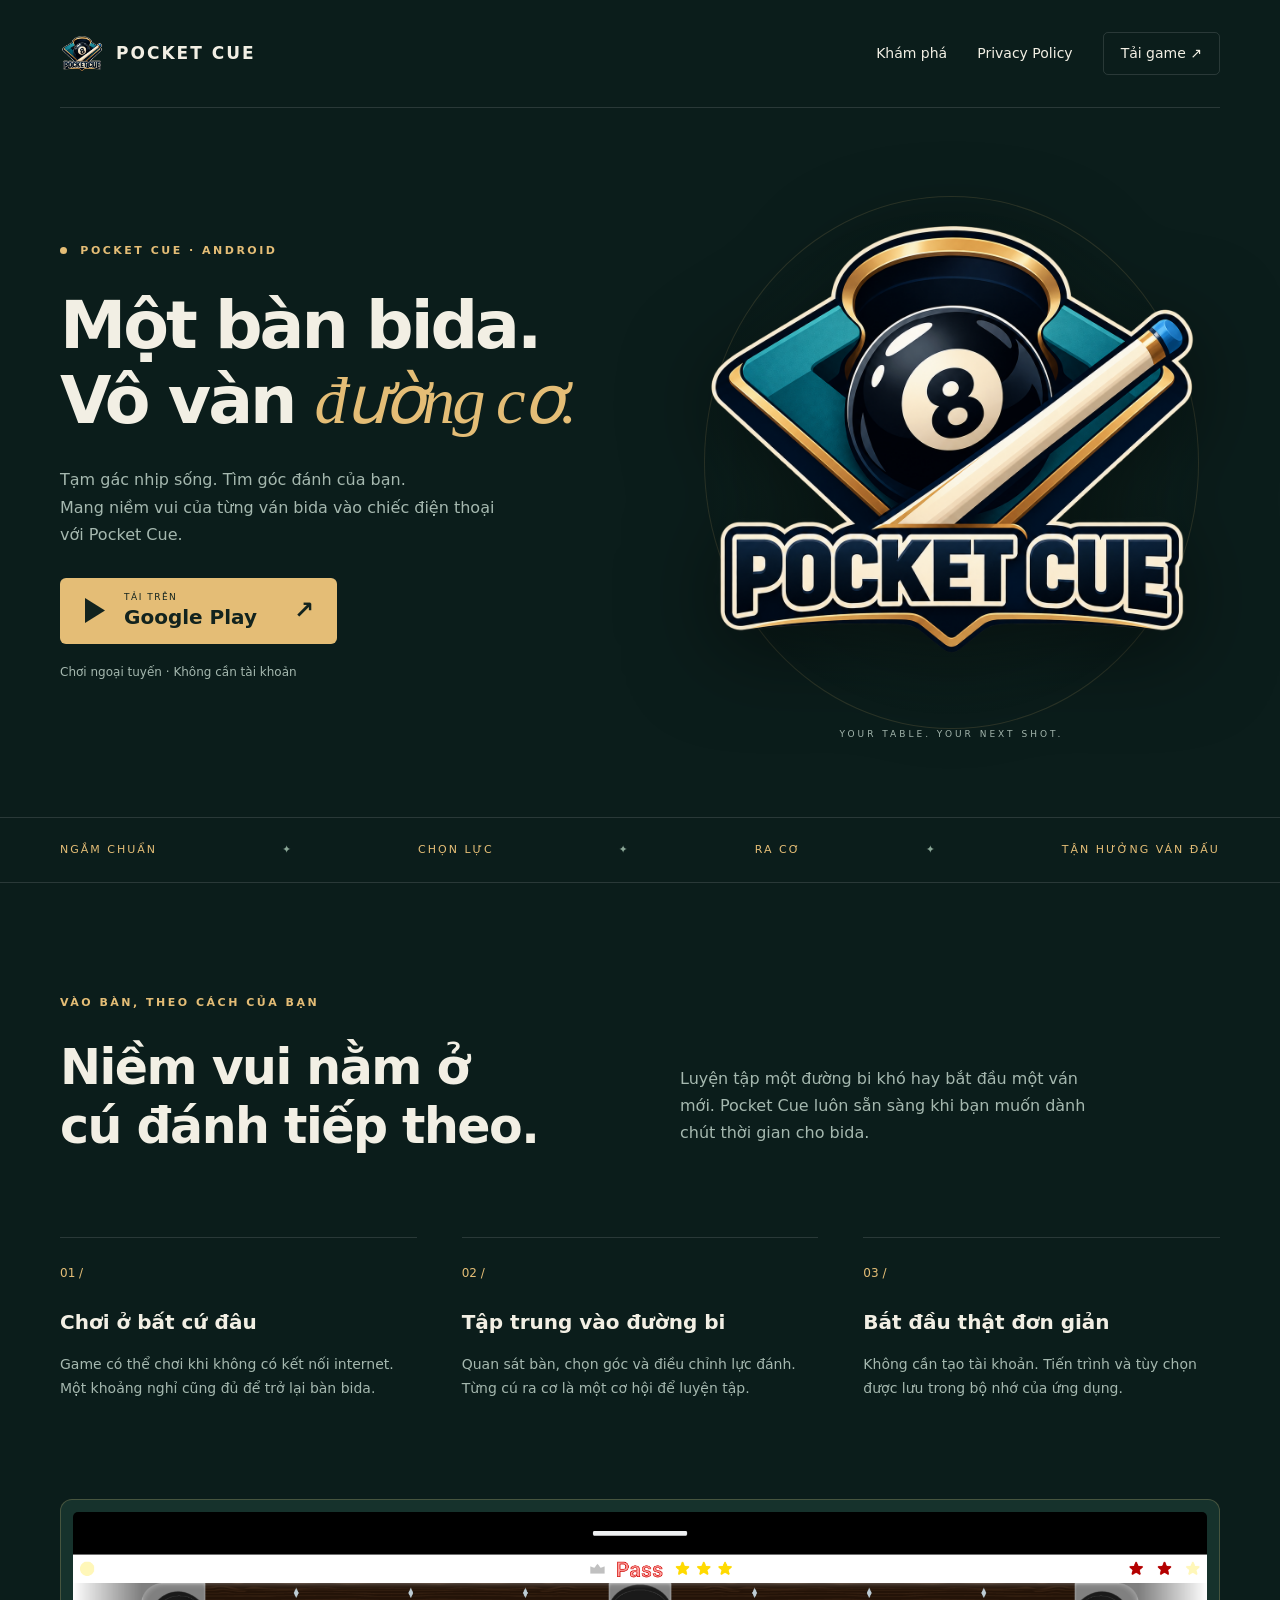
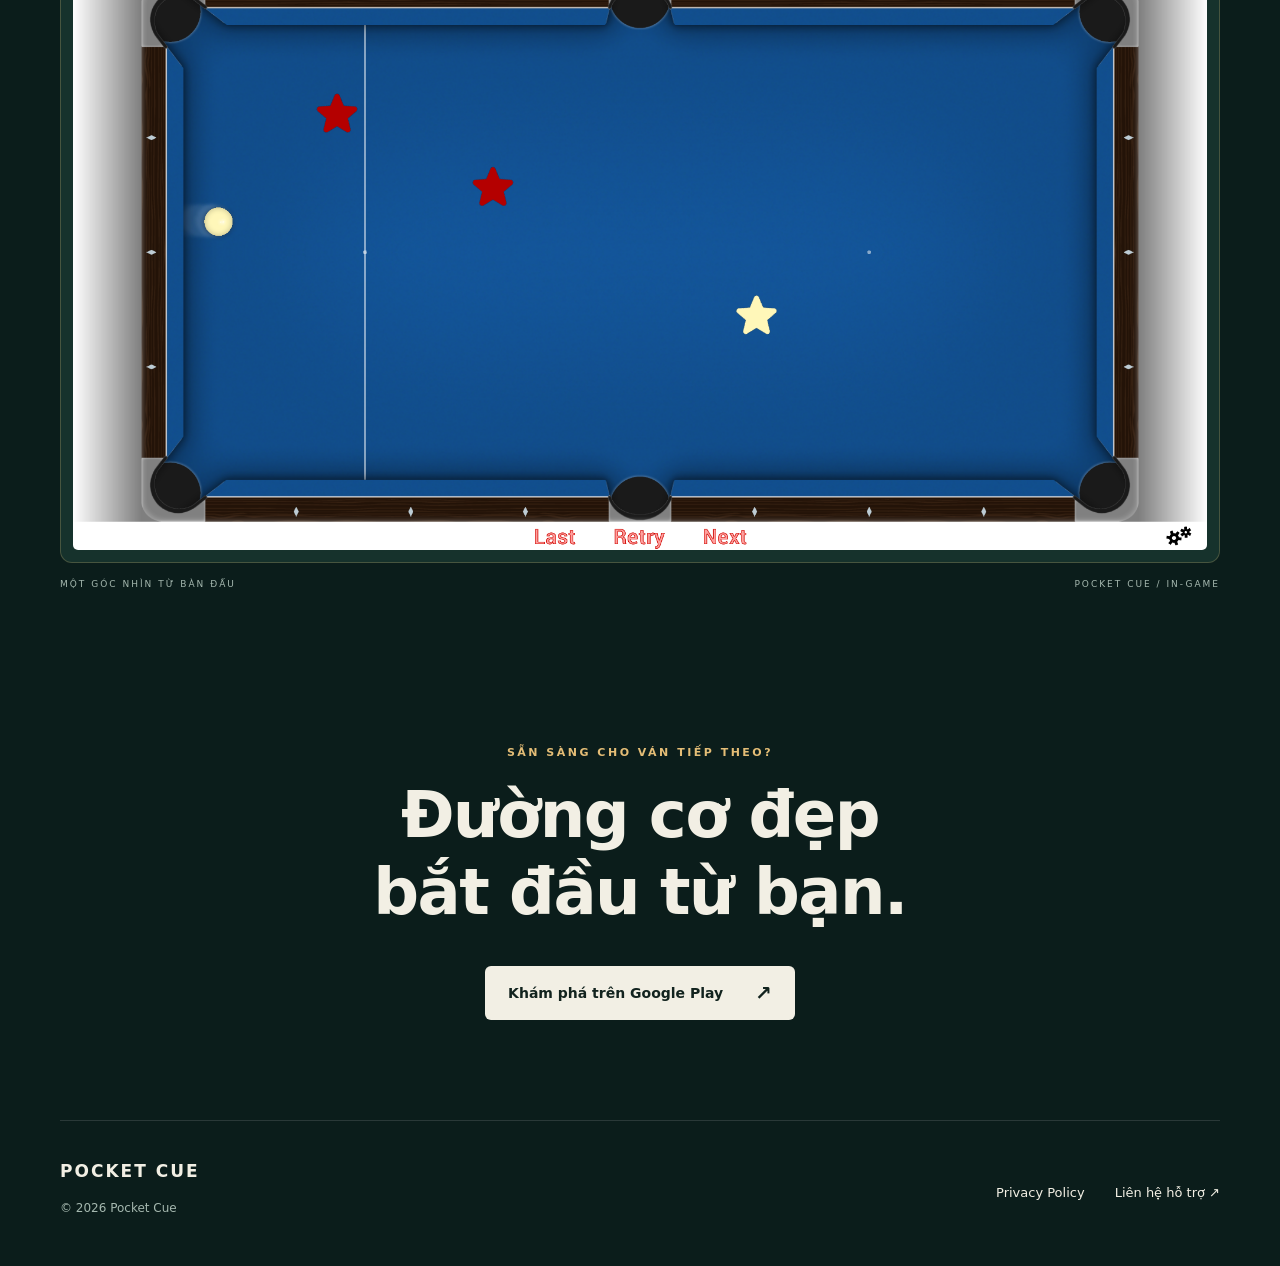
==== index.html @ 81d032e8 "Add files via upload" ====
<!doctype html>
<html lang="vi">
<head>
<meta charset="utf-8"><meta name="viewport" content="width=device-width, initial-scale=1">
<title>Pocket Cue — Bàn bida trong túi bạn</title>
<meta name="description" content="Khám phá Pocket Cue, game bida dành cho Android. Luyện những đường cơ, chơi ngoại tuyến và chinh phục thử thách của riêng bạn.">
<meta name="theme-color" content="#0b1d1b"><meta property="og:title" content="Pocket Cue — Bàn bida trong túi bạn"><meta property="og:description" content="Ngắm chuẩn. Ra cơ. Tận hưởng từng ván đấu."><meta property="og:type" content="website">
<link rel="icon" href="assets/logo.png"><link rel="stylesheet" href="style.css">
</head>
<body>
<a class="skip" href="#main">Đến nội dung chính</a>
<header class="wrap"><a class="brand" href="./"><img src="assets/logo.png" width="44" height="44" alt="">POCKET CUE</a><nav aria-label="Điều hướng"><a href="#experience">Khám phá</a><a href="pocket-cue-policy/">Privacy Policy</a><a class="nav-download" href="https://play.google.com/store/apps/details?id=com.pocket.cue">Tải game ↗</a></nav></header>
<main id="main">
<section class="hero wrap"><div class="hero-copy"><p class="eyebrow"><span></span> POCKET CUE · ANDROID</p><h1>Một bàn bida.<br>Vô vàn <em>đường cơ.</em></h1><p class="intro">Tạm gác nhịp sống. Tìm góc đánh của bạn.<br>Mang niềm vui của từng ván bida vào chiếc điện thoại với Pocket Cue.</p><a class="button" href="https://play.google.com/store/apps/details?id=com.pocket.cue"><svg width="24" height="27" viewBox="0 0 24 27" aria-hidden="true"><path d="M2 1L22 13.5 2 26Z" fill="currentColor"/></svg><span><small>TẢI TRÊN</small>Google Play</span><span class="arrow">↗</span></a><p class="hero-note">Chơi ngoại tuyến · Không cần tài khoản</p></div><div class="hero-art"><div class="orbit" aria-hidden="true"></div><img src="assets/logo.png" width="1280" height="1280" alt="Logo Pocket Cue với bi số 8, cây cơ và góc bàn bida"><p class="art-caption">YOUR TABLE. YOUR NEXT SHOT.</p></div></section>
<div class="ticker" aria-hidden="true"><div class="wrap">NGẮM CHUẨN <span>✦</span> CHỌN LỰC <span>✦</span> RA CƠ <span>✦</span> TẬN HƯỞNG VÁN ĐẤU</div></div>
<section class="experience wrap" id="experience"><div class="section-heading"><p class="eyebrow">VÀO BÀN, THEO CÁCH CỦA BẠN</p><h2>Niềm vui nằm ở<br>cú đánh tiếp theo.</h2><p>Luyện tập một đường bi khó hay bắt đầu một ván mới. Pocket Cue luôn sẵn sàng khi bạn muốn dành chút thời gian cho bida.</p></div><div class="features"><article><span class="number">01 /</span><h3>Chơi ở bất cứ đâu</h3><p>Game có thể chơi khi không có kết nối internet. Một khoảng nghỉ cũng đủ để trở lại bàn bida.</p></article><article><span class="number">02 /</span><h3>Tập trung vào đường bi</h3><p>Quan sát bàn, chọn góc và điều chỉnh lực đánh. Từng cú ra cơ là một cơ hội để luyện tập.</p></article><article><span class="number">03 /</span><h3>Bắt đầu thật đơn giản</h3><p>Không cần tạo tài khoản. Tiến trình và tùy chọn được lưu trong bộ nhớ của ứng dụng.</p></article></div></section>
<section class="gallery wrap"><div class="image-frame"><img src="assets/gameplay.png" width="1920" height="1080" alt="Thử thách trong Pocket Cue trên Android với bi cái và các mục tiêu hình ngôi sao" loading="lazy"></div><div class="image-label"><span>MỘT GÓC NHÌN TỪ BÀN ĐẤU</span><span>POCKET CUE / IN-GAME</span></div></section>
<section class="closing wrap"><p class="eyebrow">SẴN SÀNG CHO VÁN TIẾP THEO?</p><h2>Đường cơ đẹp<br>bắt đầu từ bạn.</h2><a class="button light" href="https://play.google.com/store/apps/details?id=com.pocket.cue">Khám phá trên Google Play <span>↗</span></a></section>
</main><footer class="wrap"><div><a class="brand" href="./">POCKET CUE</a><p>© 2026 Pocket Cue</p></div><div class="footer-links"><a href="pocket-cue-policy/">Privacy Policy</a><a href="mailto:trang.lth610@gmail.com">Liên hệ hỗ trợ ↗</a></div></footer>
</body></html>
---- style.css ----
:root{color-scheme:dark;--bg:#0b1d1b;--ink:#f2efe4;--muted:#a5b8af;--gold:#e4bd76;--line:#ffffff20}*{box-sizing:border-box}html{scroll-behavior:smooth;scroll-padding-top:35px}body{margin:0;background:var(--bg);color:var(--ink);font:16px/1.7 system-ui,-apple-system,BlinkMacSystemFont,"Segoe UI",sans-serif}a{color:inherit;text-decoration:none}a:hover{color:var(--gold)}a:focus-visible{outline:3px solid var(--gold);outline-offset:6px}.wrap{width:min(1160px,calc(100% - 64px));margin:auto}header{display:flex;justify-content:space-between;align-items:center;min-height:108px;border-bottom:1px solid var(--line)}.brand{display:flex;align-items:center;gap:12px;font-weight:800;letter-spacing:2px;font-size:17px}.brand img{object-fit:contain}nav{display:flex;align-items:center;gap:30px;font-size:14px}.nav-download{border:1px solid var(--line);padding:9px 17px;border-radius:5px}.hero{display:grid;grid-template-columns:1.1fr 1fr;align-items:center;min-height:670px;gap:32px;padding-block:65px}.eyebrow{font-size:11px;font-weight:700;letter-spacing:2.5px;color:var(--gold)}.eyebrow span{display:inline-block;width:7px;height:7px;background:var(--gold);border-radius:50%;margin-right:7px}h1{font-size:clamp(44px,5.2vw,70px);line-height:1.12;letter-spacing:-3px;font-weight:650;margin:28px 0}h1 em{font-family:Georgia,serif;font-weight:400;color:var(--gold)}.intro{color:var(--muted);max-width:440px;margin-bottom:30px}.button{display:inline-flex;align-items:center;gap:17px;background:var(--gold);color:#12231e;padding:14px 23px;border-radius:6px;font-weight:700;line-height:1.3}.button:hover{background:#f2d399;color:#12231e}.button small{display:block;font-size:9px;letter-spacing:1.5px;font-weight:500}.button span:not(.arrow){font-size:20px}.button .arrow{margin-left:20px;font-size:24px}.hero-note{font-size:12px;color:var(--muted);margin-top:18px}.hero-art{position:relative;text-align:center}.hero-art>img{position:relative;width:100%;height:auto;filter:drop-shadow(0 20px 45px #0008)}.orbit{position:absolute;inset:4%;border:1px solid #e4bd7626;border-radius:50%;background:radial-gradient(circle,#295c483f,transparent 70%)}.art-caption{font-size:9px;letter-spacing:3px;color:var(--muted)}.ticker{border-block:1px solid var(--line);padding:23px 0;color:var(--gold);font-size:11px;letter-spacing:2px}.ticker .wrap{display:flex;justify-content:space-between;gap:12px}.ticker span{color:#8aa696}.experience{padding-block:100px 60px}.section-heading{display:grid;grid-template-columns:1fr 1fr;column-gap:80px;align-items:center}.section-heading .eyebrow{grid-column:1/-1}h2{font-size:clamp(34px,4vw,49px);line-height:1.2;letter-spacing:-1.5px;font-weight:550;margin:15px 0 30px}.section-heading>p:last-child{color:var(--muted);max-width:430px}.features{display:grid;grid-template-columns:repeat(3,1fr);gap:45px;margin-top:50px}.features article{border-top:1px solid var(--line);padding-top:20px}.number{font-size:12px;color:var(--gold)}h3{font-size:20px;font-weight:550;margin:20px 0 10px}.features p{font-size:14px;color:var(--muted)}.gallery{padding-block:25px 70px}.image-frame{border:1px solid #d5bd7840;padding:12px;background:#16322c;border-radius:12px}.image-frame img{display:block;width:100%;height:auto;border-radius:5px}.image-label{display:flex;justify-content:space-between;font-size:9px;letter-spacing:2px;color:var(--muted);margin-top:14px}.closing{text-align:center;padding:70px 20px 100px;border-bottom:1px solid var(--line)}.closing h2{font-size:clamp(40px,5vw,64px);margin-bottom:35px}.light{background:var(--ink);font-size:14px}.light span{margin-left:15px}footer{display:flex;align-items:center;justify-content:space-between;padding-block:36px}footer p{font-size:12px;color:var(--muted)}.footer-links{display:flex;gap:30px;font-size:13px}.skip{position:absolute;top:-100px;left:20px;padding:12px;background:var(--gold);color:#000;z-index:3}.skip:focus{top:10px}@media(max-width:700px){.wrap{width:calc(100% - 40px)}header{min-height:85px}.brand{font-size:13px;letter-spacing:1px}nav{gap:15px;font-size:12px}nav>a:first-child,.nav-download{display:none}.hero{grid-template-columns:1fr;gap:12px;padding-block:45px;min-height:auto}h1{letter-spacing:-2px}.hero-art{max-width:360px;margin:auto}.hero-note{font-size:11px}.ticker{padding:15px 0;font-size:8px;letter-spacing:.5px}.section-heading{display:block}.experience{padding-top:60px}.features{grid-template-columns:1fr;gap:18px;margin-top:30px}.features article{padding-top:15px}h3{margin-top:12px}.gallery{padding-block:5px 30px}.image-frame{padding:5px}.image-label{font-size:7px;letter-spacing:.7px}.closing{padding:50px 0 60px}footer{align-items:flex-start;gap:20px}.footer-links{flex-direction:column;gap:10px;font-size:12px}}@media(prefers-reduced-motion:reduce){html{scroll-behavior:auto}}
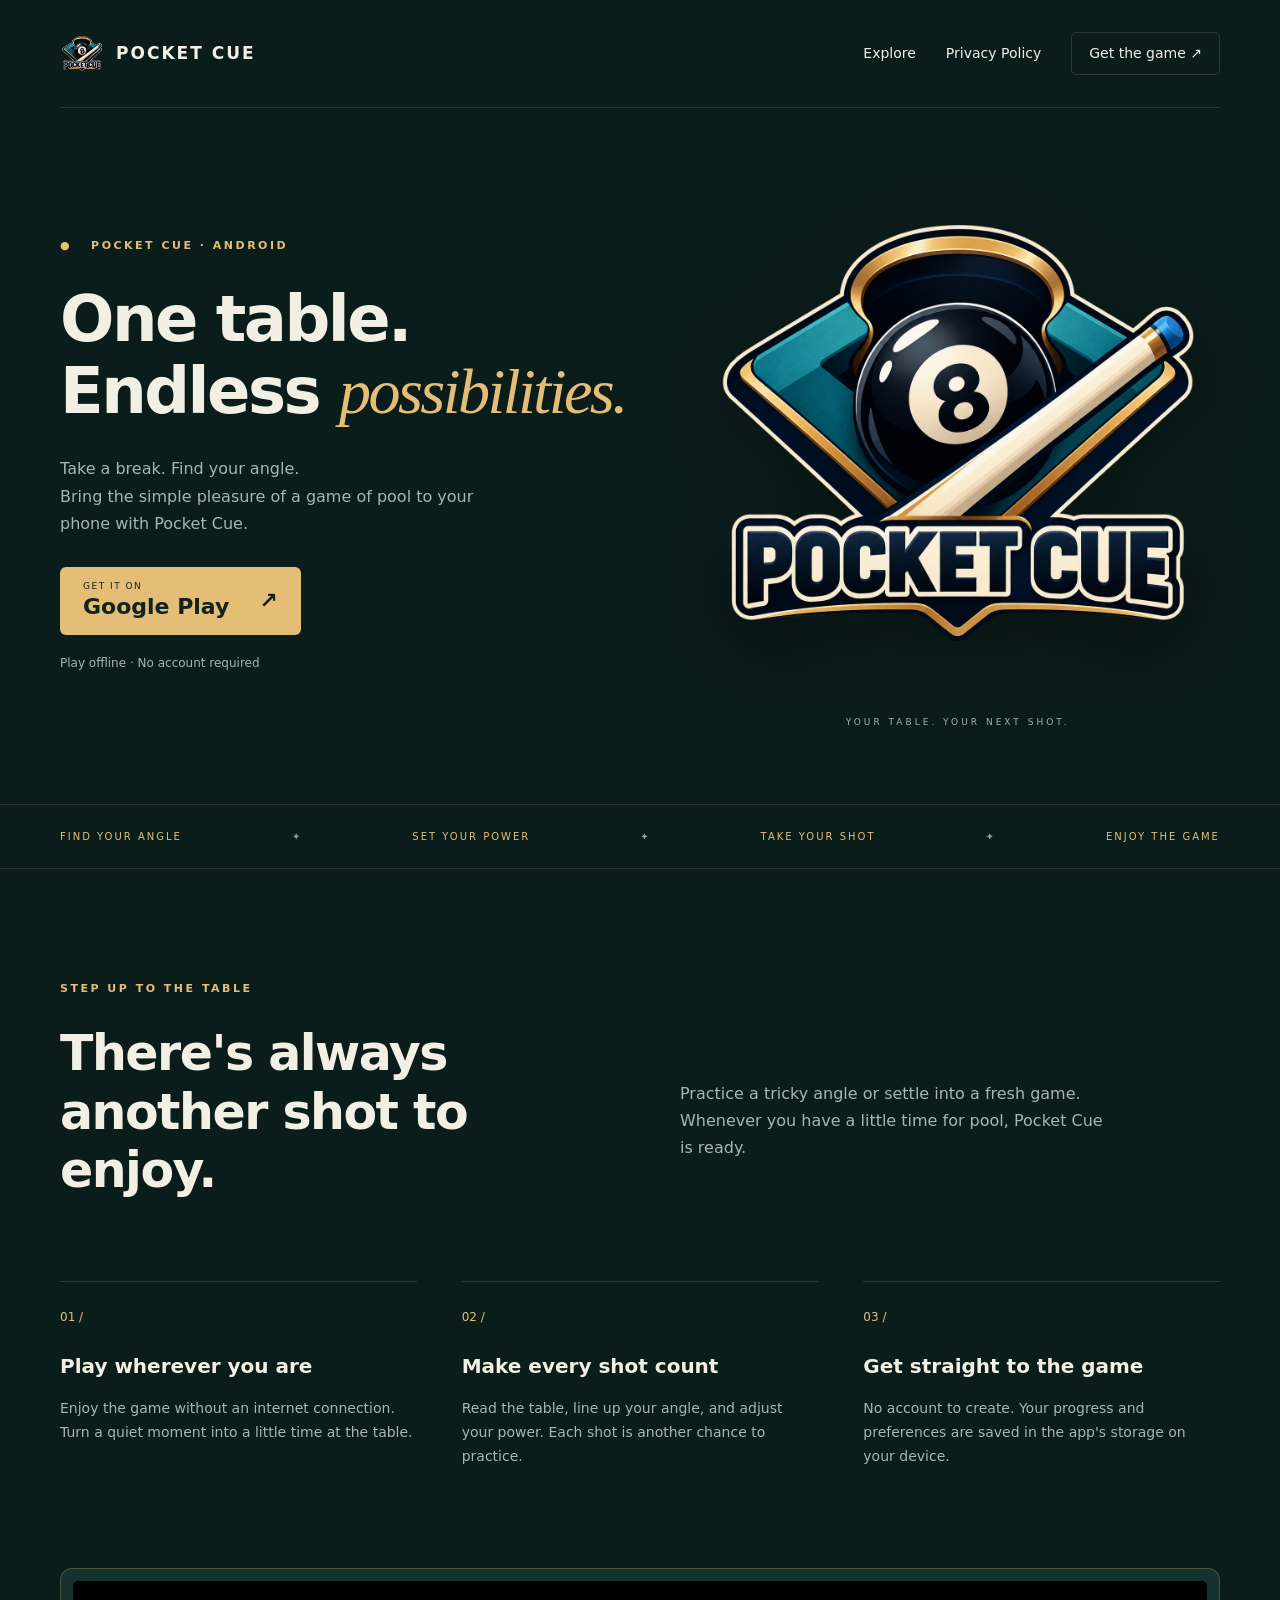
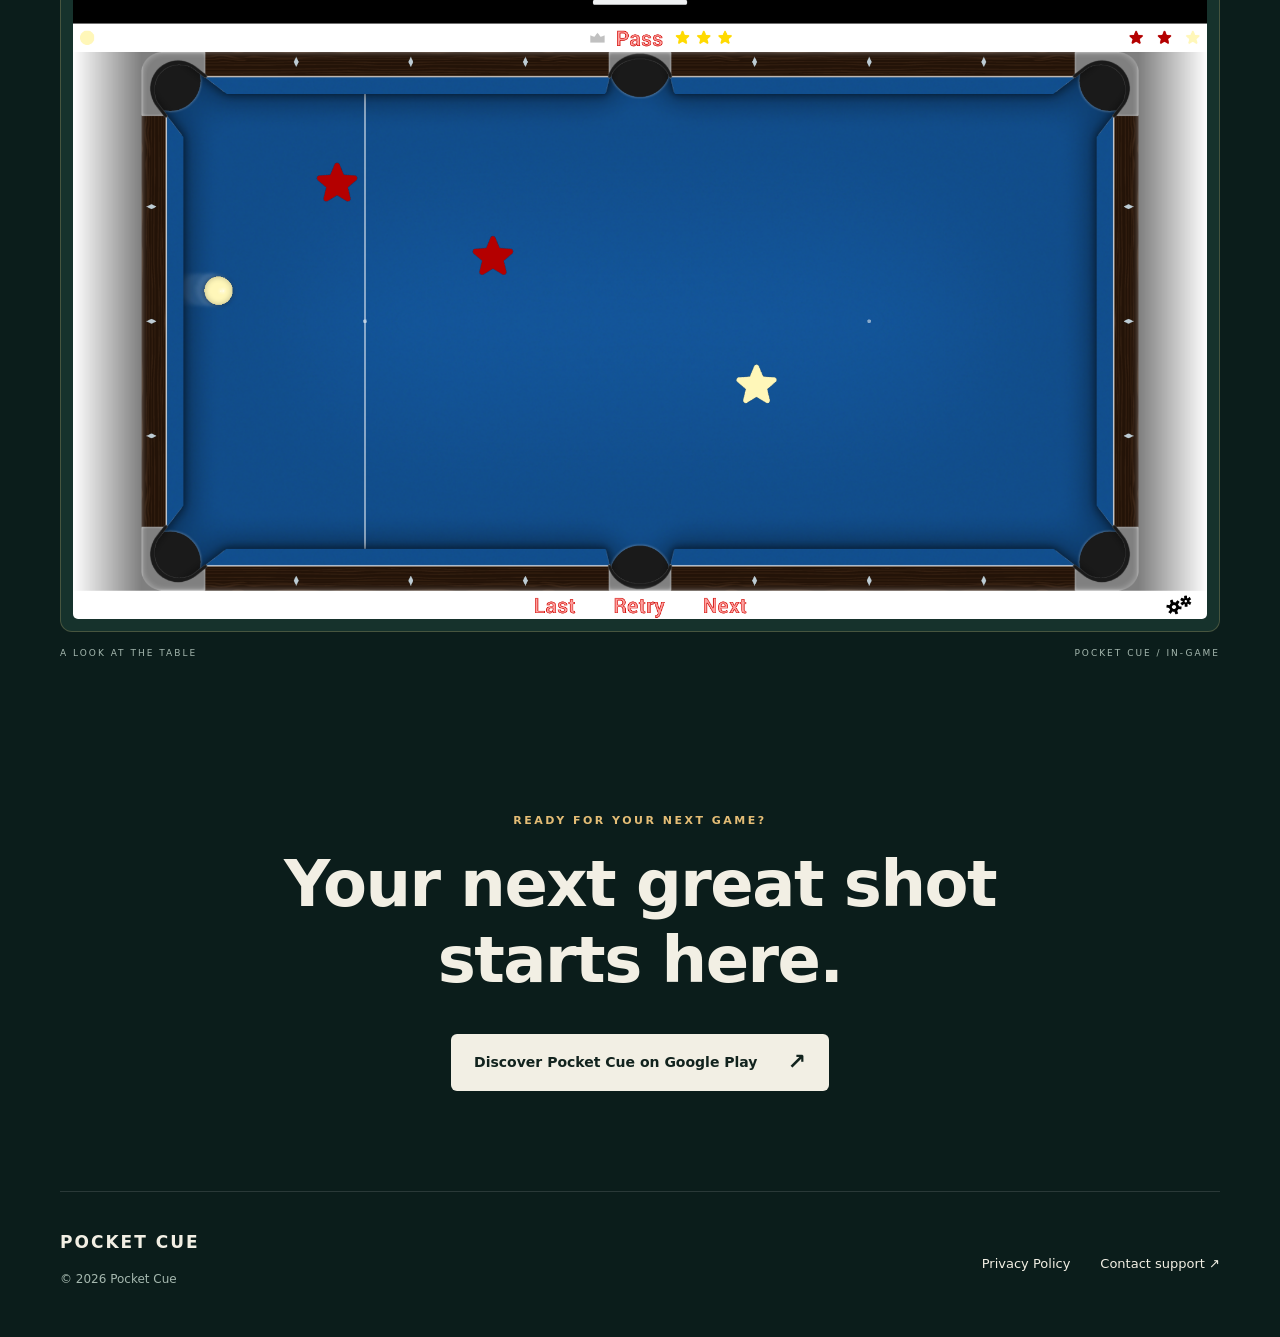
==== commit e73a1c8a: "Add files via upload" ====
--- a/index.html
+++ b/index.html
@@ -1,20 +1,20 @@
 <!doctype html>
-<html lang="vi">
+<html lang="en">
 <head>
-<meta charset="utf-8"><meta name="viewport" content="width=device-width, initial-scale=1">
-<title>Pocket Cue — Bàn bida trong túi bạn</title>
-<meta name="description" content="Khám phá Pocket Cue, game bida dành cho Android. Luyện những đường cơ, chơi ngoại tuyến và chinh phục thử thách của riêng bạn.">
-<meta name="theme-color" content="#0b1d1b"><meta property="og:title" content="Pocket Cue — Bàn bida trong túi bạn"><meta property="og:description" content="Ngắm chuẩn. Ra cơ. Tận hưởng từng ván đấu."><meta property="og:type" content="website">
+<meta charset="utf-8"><meta name="viewport" content="width=device-width,initial-scale=1">
+<title>Pocket Cue — Your Next Great Shot</title>
+<meta name="description" content="Bring the pool table to your pocket. Play Pocket Cue on Android, practice your shots, and enjoy a game offline. No account required.">
+<meta name="theme-color" content="#0b1d1b"><meta property="og:title" content="Pocket Cue — Your Next Great Shot"><meta property="og:description" content="Find your angle. Take your shot. Enjoy the game."><meta property="og:type" content="website">
 <link rel="icon" href="assets/logo.png"><link rel="stylesheet" href="style.css">
 </head>
 <body>
-<a class="skip" href="#main">Đến nội dung chính</a>
-<header class="wrap"><a class="brand" href="./"><img src="assets/logo.png" width="44" height="44" alt="">POCKET CUE</a><nav aria-label="Điều hướng"><a href="#experience">Khám phá</a><a href="pocket-cue-policy/">Privacy Policy</a><a class="nav-download" href="https://play.google.com/store/apps/details?id=com.pocket.cue">Tải game ↗</a></nav></header>
+<a class="skip" href="#main">Skip to content</a>
+<header class="wrap"><a class="brand" href="./"><img src="assets/logo.png" width="44" height="44" alt="">POCKET CUE</a><nav aria-label="Main navigation"><a href="#experience">Explore</a><a href="pocket-cue-policy/">Privacy Policy</a><a class="nav-download" href="https://play.google.com/store/apps/details?id=com.pocket.cue">Get the game ↗</a></nav></header>
 <main id="main">
-<section class="hero wrap"><div class="hero-copy"><p class="eyebrow"><span></span> POCKET CUE · ANDROID</p><h1>Một bàn bida.<br>Vô vàn <em>đường cơ.</em></h1><p class="intro">Tạm gác nhịp sống. Tìm góc đánh của bạn.<br>Mang niềm vui của từng ván bida vào chiếc điện thoại với Pocket Cue.</p><a class="button" href="https://play.google.com/store/apps/details?id=com.pocket.cue"><svg width="24" height="27" viewBox="0 0 24 27" aria-hidden="true"><path d="M2 1L22 13.5 2 26Z" fill="currentColor"/></svg><span><small>TẢI TRÊN</small>Google Play</span><span class="arrow">↗</span></a><p class="hero-note">Chơi ngoại tuyến · Không cần tài khoản</p></div><div class="hero-art"><div class="orbit" aria-hidden="true"></div><img src="assets/logo.png" width="1280" height="1280" alt="Logo Pocket Cue với bi số 8, cây cơ và góc bàn bida"><p class="art-caption">YOUR TABLE. YOUR NEXT SHOT.</p></div></section>
-<div class="ticker" aria-hidden="true"><div class="wrap">NGẮM CHUẨN <span>✦</span> CHỌN LỰC <span>✦</span> RA CƠ <span>✦</span> TẬN HƯỞNG VÁN ĐẤU</div></div>
-<section class="experience wrap" id="experience"><div class="section-heading"><p class="eyebrow">VÀO BÀN, THEO CÁCH CỦA BẠN</p><h2>Niềm vui nằm ở<br>cú đánh tiếp theo.</h2><p>Luyện tập một đường bi khó hay bắt đầu một ván mới. Pocket Cue luôn sẵn sàng khi bạn muốn dành chút thời gian cho bida.</p></div><div class="features"><article><span class="number">01 /</span><h3>Chơi ở bất cứ đâu</h3><p>Game có thể chơi khi không có kết nối internet. Một khoảng nghỉ cũng đủ để trở lại bàn bida.</p></article><article><span class="number">02 /</span><h3>Tập trung vào đường bi</h3><p>Quan sát bàn, chọn góc và điều chỉnh lực đánh. Từng cú ra cơ là một cơ hội để luyện tập.</p></article><article><span class="number">03 /</span><h3>Bắt đầu thật đơn giản</h3><p>Không cần tạo tài khoản. Tiến trình và tùy chọn được lưu trong bộ nhớ của ứng dụng.</p></article></div></section>
-<section class="gallery wrap"><div class="image-frame"><img src="assets/gameplay.png" width="1920" height="1080" alt="Thử thách trong Pocket Cue trên Android với bi cái và các mục tiêu hình ngôi sao" loading="lazy"></div><div class="image-label"><span>MỘT GÓC NHÌN TỪ BÀN ĐẤU</span><span>POCKET CUE / IN-GAME</span></div></section>
-<section class="closing wrap"><p class="eyebrow">SẴN SÀNG CHO VÁN TIẾP THEO?</p><h2>Đường cơ đẹp<br>bắt đầu từ bạn.</h2><a class="button light" href="https://play.google.com/store/apps/details?id=com.pocket.cue">Khám phá trên Google Play <span>↗</span></a></section>
-</main><footer class="wrap"><div><a class="brand" href="./">POCKET CUE</a><p>© 2026 Pocket Cue</p></div><div class="footer-links"><a href="pocket-cue-policy/">Privacy Policy</a><a href="mailto:trang.lth610@gmail.com">Liên hệ hỗ trợ ↗</a></div></footer>
+<section class="hero wrap"><div><p class="eyebrow">● &nbsp; POCKET CUE · ANDROID</p><h1>One table.<br>Endless <em>possibilities.</em></h1><p class="intro">Take a break. Find your angle.<br>Bring the simple pleasure of a game of pool to your phone with Pocket Cue.</p><a class="button" href="https://play.google.com/store/apps/details?id=com.pocket.cue"><span><small>GET IT ON</small>Google Play</span><span>↗</span></a><p class="hero-note">Play offline · No account required</p></div><div class="hero-art"><img src="assets/logo.png" width="1280" height="1280" alt="Pocket Cue logo featuring an eight ball, a cue, and a pool table pocket"><p>YOUR TABLE. YOUR NEXT SHOT.</p></div></section>
+<div class="ticker"><div class="wrap">FIND YOUR ANGLE <span>✦</span> SET YOUR POWER <span>✦</span> TAKE YOUR SHOT <span>✦</span> ENJOY THE GAME</div></div>
+<section class="experience wrap" id="experience"><p class="eyebrow">STEP UP TO THE TABLE</p><div class="section-heading"><h2>There's always<br>another shot to enjoy.</h2><p>Practice a tricky angle or settle into a fresh game. Whenever you have a little time for pool, Pocket Cue is ready.</p></div><div class="features"><article><span>01 /</span><h3>Play wherever you are</h3><p>Enjoy the game without an internet connection. Turn a quiet moment into a little time at the table.</p></article><article><span>02 /</span><h3>Make every shot count</h3><p>Read the table, line up your angle, and adjust your power. Each shot is another chance to practice.</p></article><article><span>03 /</span><h3>Get straight to the game</h3><p>No account to create. Your progress and preferences are saved in the app's storage on your device.</p></article></div></section>
+<section class="gallery wrap"><div class="image-frame"><img src="assets/gameplay.png" width="1920" height="1080" alt="A Pocket Cue challenge on Android, showing the cue ball and star-shaped targets on a blue pool table" loading="lazy"></div><div class="image-label"><span>A LOOK AT THE TABLE</span><span>POCKET CUE / IN-GAME</span></div></section>
+<section class="closing wrap"><p class="eyebrow">READY FOR YOUR NEXT GAME?</p><h2>Your next great shot<br>starts here.</h2><a class="button light" href="https://play.google.com/store/apps/details?id=com.pocket.cue">Discover Pocket Cue on Google Play <span>↗</span></a></section>
+</main><footer class="wrap"><div><a class="brand" href="./">POCKET CUE</a><p>© 2026 Pocket Cue</p></div><div class="footer-links"><a href="pocket-cue-policy/">Privacy Policy</a><a href="mailto:trang.lth610@gmail.com">Contact support ↗</a></div></footer>
 </body></html>
--- a/style.css
+++ b/style.css
@@ -1 +1 @@
-:root{color-scheme:dark;--bg:#0b1d1b;--ink:#f2efe4;--muted:#a5b8af;--gold:#e4bd76;--line:#ffffff20}*{box-sizing:border-box}html{scroll-behavior:smooth;scroll-padding-top:35px}body{margin:0;background:var(--bg);color:var(--ink);font:16px/1.7 system-ui,-apple-system,BlinkMacSystemFont,"Segoe UI",sans-serif}a{color:inherit;text-decoration:none}a:hover{color:var(--gold)}a:focus-visible{outline:3px solid var(--gold);outline-offset:6px}.wrap{width:min(1160px,calc(100% - 64px));margin:auto}header{display:flex;justify-content:space-between;align-items:center;min-height:108px;border-bottom:1px solid var(--line)}.brand{display:flex;align-items:center;gap:12px;font-weight:800;letter-spacing:2px;font-size:17px}.brand img{object-fit:contain}nav{display:flex;align-items:center;gap:30px;font-size:14px}.nav-download{border:1px solid var(--line);padding:9px 17px;border-radius:5px}.hero{display:grid;grid-template-columns:1.1fr 1fr;align-items:center;min-height:670px;gap:32px;padding-block:65px}.eyebrow{font-size:11px;font-weight:700;letter-spacing:2.5px;color:var(--gold)}.eyebrow span{display:inline-block;width:7px;height:7px;background:var(--gold);border-radius:50%;margin-right:7px}h1{font-size:clamp(44px,5.2vw,70px);line-height:1.12;letter-spacing:-3px;font-weight:650;margin:28px 0}h1 em{font-family:Georgia,serif;font-weight:400;color:var(--gold)}.intro{color:var(--muted);max-width:440px;margin-bottom:30px}.button{display:inline-flex;align-items:center;gap:17px;background:var(--gold);color:#12231e;padding:14px 23px;border-radius:6px;font-weight:700;line-height:1.3}.button:hover{background:#f2d399;color:#12231e}.button small{display:block;font-size:9px;letter-spacing:1.5px;font-weight:500}.button span:not(.arrow){font-size:20px}.button .arrow{margin-left:20px;font-size:24px}.hero-note{font-size:12px;color:var(--muted);margin-top:18px}.hero-art{position:relative;text-align:center}.hero-art>img{position:relative;width:100%;height:auto;filter:drop-shadow(0 20px 45px #0008)}.orbit{position:absolute;inset:4%;border:1px solid #e4bd7626;border-radius:50%;background:radial-gradient(circle,#295c483f,transparent 70%)}.art-caption{font-size:9px;letter-spacing:3px;color:var(--muted)}.ticker{border-block:1px solid var(--line);padding:23px 0;color:var(--gold);font-size:11px;letter-spacing:2px}.ticker .wrap{display:flex;justify-content:space-between;gap:12px}.ticker span{color:#8aa696}.experience{padding-block:100px 60px}.section-heading{display:grid;grid-template-columns:1fr 1fr;column-gap:80px;align-items:center}.section-heading .eyebrow{grid-column:1/-1}h2{font-size:clamp(34px,4vw,49px);line-height:1.2;letter-spacing:-1.5px;font-weight:550;margin:15px 0 30px}.section-heading>p:last-child{color:var(--muted);max-width:430px}.features{display:grid;grid-template-columns:repeat(3,1fr);gap:45px;margin-top:50px}.features article{border-top:1px solid var(--line);padding-top:20px}.number{font-size:12px;color:var(--gold)}h3{font-size:20px;font-weight:550;margin:20px 0 10px}.features p{font-size:14px;color:var(--muted)}.gallery{padding-block:25px 70px}.image-frame{border:1px solid #d5bd7840;padding:12px;background:#16322c;border-radius:12px}.image-frame img{display:block;width:100%;height:auto;border-radius:5px}.image-label{display:flex;justify-content:space-between;font-size:9px;letter-spacing:2px;color:var(--muted);margin-top:14px}.closing{text-align:center;padding:70px 20px 100px;border-bottom:1px solid var(--line)}.closing h2{font-size:clamp(40px,5vw,64px);margin-bottom:35px}.light{background:var(--ink);font-size:14px}.light span{margin-left:15px}footer{display:flex;align-items:center;justify-content:space-between;padding-block:36px}footer p{font-size:12px;color:var(--muted)}.footer-links{display:flex;gap:30px;font-size:13px}.skip{position:absolute;top:-100px;left:20px;padding:12px;background:var(--gold);color:#000;z-index:3}.skip:focus{top:10px}@media(max-width:700px){.wrap{width:calc(100% - 40px)}header{min-height:85px}.brand{font-size:13px;letter-spacing:1px}nav{gap:15px;font-size:12px}nav>a:first-child,.nav-download{display:none}.hero{grid-template-columns:1fr;gap:12px;padding-block:45px;min-height:auto}h1{letter-spacing:-2px}.hero-art{max-width:360px;margin:auto}.hero-note{font-size:11px}.ticker{padding:15px 0;font-size:8px;letter-spacing:.5px}.section-heading{display:block}.experience{padding-top:60px}.features{grid-template-columns:1fr;gap:18px;margin-top:30px}.features article{padding-top:15px}h3{margin-top:12px}.gallery{padding-block:5px 30px}.image-frame{padding:5px}.image-label{font-size:7px;letter-spacing:.7px}.closing{padding:50px 0 60px}footer{align-items:flex-start;gap:20px}.footer-links{flex-direction:column;gap:10px;font-size:12px}}@media(prefers-reduced-motion:reduce){html{scroll-behavior:auto}}
+:root{color-scheme:dark;--bg:#0b1d1b;--ink:#f2efe4;--muted:#a5b8af;--gold:#e4bd76;--line:#ffffff20}*{box-sizing:border-box}html{scroll-behavior:smooth}body{margin:0;background:var(--bg);color:var(--ink);font:16px/1.7 system-ui,-apple-system,sans-serif}a{color:inherit;text-decoration:none}a:hover{color:var(--gold)}a:focus-visible{outline:3px solid var(--gold);outline-offset:6px}.wrap{width:min(1160px,calc(100% - 64px));margin:auto}header{display:flex;justify-content:space-between;align-items:center;min-height:108px;border-bottom:1px solid var(--line)}.brand{display:flex;align-items:center;gap:12px;font-weight:800;letter-spacing:2px;font-size:17px}.brand img{object-fit:contain}nav{display:flex;align-items:center;gap:30px;font-size:14px}.nav-download{border:1px solid var(--line);padding:9px 17px;border-radius:5px}.hero{display:grid;grid-template-columns:1.15fr 1fr;align-items:center;min-height:670px;gap:32px;padding-block:65px}.eyebrow{font-size:11px;font-weight:700;letter-spacing:2.5px;color:var(--gold)}h1{font-size:clamp(42px,5vw,68px);line-height:1.12;letter-spacing:-2.5px;font-weight:650;margin:28px 0}h1 em{font-family:Georgia,serif;font-weight:400;color:var(--gold)}.intro{color:var(--muted);max-width:430px;margin-bottom:30px}.button{display:inline-flex;align-items:center;gap:30px;background:var(--gold);color:#12231e;padding:14px 23px;border-radius:6px;font-weight:700;line-height:1.3}.button:hover{background:#f2d399;color:#12231e}.button small{display:block;font-size:9px;letter-spacing:1.5px;font-weight:500}.button span{font-size:22px}.hero-note{font-size:12px;color:var(--muted);margin-top:18px}.hero-art{text-align:center;background:radial-gradient(circle,#295c4840,transparent 70%)}.hero-art>img{width:100%;height:auto;filter:drop-shadow(0 20px 45px #0008)}.hero-art p{font-size:9px;letter-spacing:3px;color:var(--muted)}.ticker{border-block:1px solid var(--line);padding:23px 0;color:var(--gold);font-size:10px;letter-spacing:2px}.ticker .wrap{display:flex;justify-content:space-between;gap:12px}.ticker span{color:#8aa696}.experience{padding-block:100px 60px}.section-heading{display:grid;grid-template-columns:1fr 1fr;gap:80px;align-items:center}h2{font-size:clamp(32px,4vw,49px);line-height:1.2;letter-spacing:-1.5px;font-weight:550;margin:15px 0 30px}.section-heading p{color:var(--muted);max-width:430px}.features{display:grid;grid-template-columns:repeat(3,1fr);gap:45px;margin-top:50px}.features article{border-top:1px solid var(--line);padding-top:20px}.features span{font-size:12px;color:var(--gold)}h3{font-size:20px;font-weight:550;margin:20px 0 10px}.features p{font-size:14px;color:var(--muted)}.gallery{padding-block:25px 70px}.image-frame{border:1px solid #d5bd7840;padding:12px;background:#16322c;border-radius:12px}.image-frame img{display:block;width:100%;height:auto;border-radius:5px}.image-label{display:flex;justify-content:space-between;font-size:9px;letter-spacing:2px;color:var(--muted);margin-top:14px}.closing{text-align:center;padding:70px 20px 100px;border-bottom:1px solid var(--line)}.closing h2{font-size:clamp(36px,5vw,64px);margin-bottom:35px}.light{background:var(--ink);font-size:14px}footer{display:flex;align-items:center;justify-content:space-between;padding-block:36px}footer p{font-size:12px;color:var(--muted)}.footer-links{display:flex;gap:30px;font-size:13px}.skip{position:absolute;top:-100px;left:20px;padding:12px;background:var(--gold);color:#000;z-index:3}.skip:focus{top:10px}@media(max-width:700px){.wrap{width:calc(100% - 40px)}header{min-height:85px}.brand{font-size:13px;letter-spacing:1px}nav{gap:15px;font-size:12px}nav>a:first-child,.nav-download{display:none}.hero{grid-template-columns:1fr;gap:12px;padding-block:45px;min-height:auto}h1{letter-spacing:-2px}.hero-art{max-width:360px;margin:auto}.ticker{font-size:7px;letter-spacing:.3px;padding:15px 0}.section-heading{display:block}.experience{padding-top:60px}.features{grid-template-columns:1fr;gap:18px;margin-top:30px}.features article{padding-top:15px}h3{margin-top:12px}.gallery{padding-block:5px 30px}.image-frame{padding:5px}.image-label{font-size:7px;letter-spacing:.7px}.closing{padding:50px 0 60px}.button{max-width:100%;font-size:13px}footer{align-items:flex-start;gap:20px}.footer-links{flex-direction:column;gap:10px;font-size:12px}}@media(prefers-reduced-motion:reduce){html{scroll-behavior:auto}}
